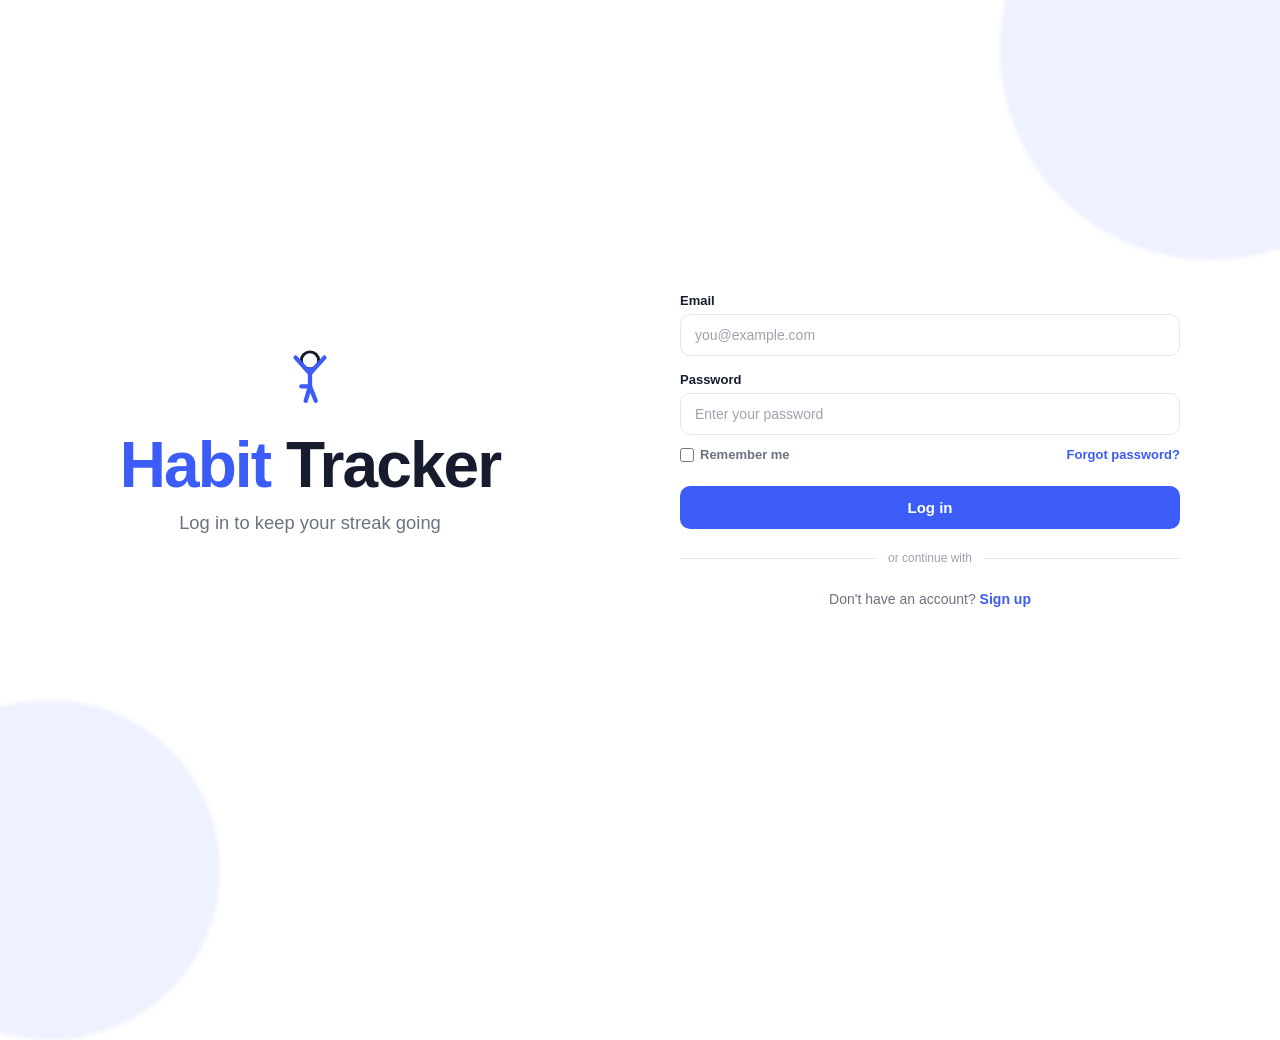
==== root/pages/loginpage.html @ 05ddd201 "Added login page in the project" ====
<!DOCTYPE html>
<html lang="en">

<head>
    <meta charset="UTF-8">
    <meta name="viewport" content="width=device-width, initial-scale=1.0">
    <link rel="icon" type="image/png" href="../resources/images/title_icon.png">
    <title> Log in — Habit Tracker </title>
    <link rel="stylesheet" href="../resources/css/loginpage.css">
</head>

<body>

    <div class="blob blob-1"></div>
    <div class="blob blob-2"></div>
    <div class="main_container">
        <div class="container">
            <div class="icon-wrap">
                <!-- brand mark: person with raised arms, echoing hero icon -->
                <svg viewBox="0 0 100 100" fill="none" xmlns="http://www.w3.org/2000/svg">
                    <circle cx="50" cy="34" r="12" stroke="#161B2E" stroke-width="4" />
                    <path d="M50 46 L50 70 M50 52 L30 30 M50 52 L70 30" stroke="#3B5CF6" stroke-width="6"
                        stroke-linecap="round" />
                    <path d="M38 70 L50 70 L58 90 M50 70 L44 90" stroke="#3B5CF6" stroke-width="6"
                        stroke-linecap="round" />
                </svg>
            </div>
            <h1><span>Habit</span> Tracker</h1>
            <p class="subtitle">Log in to keep your streak going</p>
        </div>
        <div class="card">

            <form>
                <div class="field">
                    <label for="email">Email</label>
                    <input type="email" id="email" name="email" placeholder="you@example.com" required>
                </div>

                <div class="field">
                    <label for="password">Password</label>
                    <input type="password" id="password" name="password" placeholder="Enter your password" required>
                </div>

                <div class="row-between">
                    <label class="remember">
                        <input type="checkbox" id="remember" name="remember">
                        Remember me
                    </label>
                    <a href="#" class="forgot">Forgot password?</a>
                </div>

                <button type="submit" class="btn-login">Log in</button>
            </form>

            <div class="divider">or continue with</div>

            <!-- <button type="button" class="btn-google">
            <svg width="18" height="18" viewBox="0 0 18 18">
                <path fill="#4285F4"
                    d="M17.64 9.2c0-.64-.06-1.25-.16-1.84H9v3.48h4.84a4.14 4.14 0 0 1-1.8 2.72v2.26h2.9c1.7-1.57 2.7-3.88 2.7-6.62z" />
                <path fill="#34A853"
                    d="M9 18c2.43 0 4.47-.8 5.96-2.18l-2.9-2.26c-.8.54-1.83.86-3.06.86-2.35 0-4.34-1.59-5.05-3.72H.98v2.33A9 9 0 0 0 9 18z" />
                <path fill="#FBBC05"
                    d="M3.95 10.7A5.4 5.4 0 0 1 3.66 9c0-.59.1-1.17.29-1.7V4.97H.98A9 9 0 0 0 0 9c0 1.45.35 2.83.98 4.03l2.97-2.33z" />
                <path fill="#EA4335"
                    d="M9 3.58c1.32 0 2.51.46 3.44 1.35l2.58-2.58C13.46.9 11.43 0 9 0A9 9 0 0 0 .98 4.97l2.97 2.33C4.66 5.17 6.65 3.58 9 3.58z" />
            </svg>
            Continue with Google
        </button> -->

            <p class="signup-line">Don't have an account? <a href="signup.html">Sign up</a></p>
        </div>
    </div>
</body>

</html>
---- root/resources/css/loginpage.css ----
:root {
    --blue: #3B5CF6;
    --blue-dark: #2F49D1;
    --navy: #161B2E;
    --gray: #6B7280;
    --gray-light: #9CA3AF;
    --border: #E5E7EB;
    --bg: #FFFFFF;
    --blob: #EEF1FE;
}

* {
    margin: 0;
    padding: 0;
    box-sizing: border-box;
}

body {
    font-family: -apple-system, BlinkMacSystemFont, "Segoe UI", Roboto, Helvetica, Arial, sans-serif;
    background: var(--bg);
    color: var(--navy);
    min-height: 100vh;
    display: flex;
    align-items: center;
    justify-content: center;
    position: relative;
    overflow: hidden;
    padding: 24px;
}

/* ambient blobs, echoing the landing page */
.blob {
    position: absolute;
    border-radius: 50%;
    background: var(--blob);
    filter: blur(2px);
    z-index: 0;
}

.blob-1 {
    width: 420px;
    height: 420px;
    top: -160px;
    right: -140px;
    z-index: 0;
}

.blob-2 {
    width: 340px;
    height: 340px;
    bottom: -140px;
    left: -120px;
    z-index: 0;
}

.icon-wrap {
    display: flex;
    justify-content: center;
    margin-bottom: 22px;
    z-index: 10;
}

.icon-wrap svg {
    width: 72px;
    height: 72px;
    z-index: 10;
}

.main_container {
    width: 100%;
    max-width: 1200px;
    display: flex;
    align-items: center;
    justify-content: center;
    gap: 80px;
    padding: 20px;
    flex-wrap: wrap;
    z-index: 10;
}

.container {
    width: 100%;
    max-width: 500px;
    flex: 1 1 420px;
    display: flex;
    flex-direction: column;
}

h1 {
    text-align: center;
    font-size: clamp(2.5rem, 5vw, 4.5rem);
    font-weight: 800;
    letter-spacing: -0.03em;
    line-height: 1.1;
    margin-bottom: 12px;
}

h1 span {
    color: var(--blue);
    font-size: inherit;
}

.subtitle {
    text-align: center;
    color: var(--gray);
    font-size: clamp(0.95rem, 2vw, 1.15rem);
    margin-bottom: 30px;
}

.card {
    width: 100%;
    max-width: 500px;
    margin: 0 auto;
}

@media (max-width: 768px) {
    body {
        padding: 16px;
        overflow-y: auto;
    }

    .main_container {
        flex-direction: column;
        gap: 40px;
        padding: 10px 0;
    }

    .container {
        width: 100%;
        max-width: 600px;
        flex: none;
    }

    h1 {
        font-size: clamp(2.25rem, 10vw, 3.5rem);
    }

    .card {
        max-width: 100%;
    }
}

@media (max-width: 480px) {
    body {
        padding: 12px;
    }

    .card {
        padding: 28px 20px;
        border-radius: 16px;
    }

    h1 {
        font-size: 2.25rem;
    }

    .icon-wrap svg {
        width: 60px;
        height: 60px;
    }

    .row-between {
        flex-wrap: wrap;
        gap: 10px;
    }
}

/* .card {
    position: relative;
    z-index: 1;
    width: 100%;
    max-width: 400px;
    background: #fff;
    border: 1px solid var(--border);
    border-radius: 20px;
    padding: 40px 36px 36px;
    box-shadow: 0 20px 50px -20px rgba(22, 27, 46, 0.15);
} */


form {
    display: flex;
    flex-direction: column;
    gap: 16px;
}

.field {
    display: flex;
    flex-direction: column;
    gap: 6px;
}

label {
    font-size: 13px;
    font-weight: 600;
    color: var(--navy);
}

input[type="email"],
input[type="password"] {
    padding: 12px 14px;
    border: 1.5px solid var(--border);
    border-radius: 10px;
    font-size: 14px;
    color: var(--navy);
    outline: none;
    transition: border-color .15s ease, box-shadow .15s ease;
    background: #fff;
}

input::placeholder {
    color: var(--gray-light);
}

input:focus {
    border-color: var(--blue);
    box-shadow: 0 0 0 3px rgba(59, 92, 246, 0.15);
}

.row-between {
    display: flex;
    align-items: center;
    justify-content: space-between;
    font-size: 13px;
    margin-top: -4px;
}

.remember {
    display: flex;
    align-items: center;
    gap: 6px;
    color: var(--gray);
}

.remember input {
    accent-color: var(--blue);
    width: 14px;
    height: 14px;
}

.forgot {
    color: var(--blue);
    text-decoration: none;
    font-weight: 600;
}

.forgot:hover {
    text-decoration: underline;
}

.btn-login {
    margin-top: 8px;
    padding: 13px;
    border: none;
    border-radius: 10px;
    background: var(--blue);
    color: #fff;
    font-size: 15px;
    font-weight: 700;
    cursor: pointer;
    transition: background .15s ease, transform .05s ease;
}

.btn-login:hover {
    background: var(--blue-dark);
}

.btn-login:active {
    transform: scale(0.99);
}

.divider {
    display: flex;
    align-items: center;
    gap: 12px;
    color: var(--gray-light);
    font-size: 12px;
    margin: 22px 0;
}

.divider::before,
.divider::after {
    content: "";
    flex: 1;
    height: 1px;
    background: var(--border);
}

.btn-google {
    display: flex;
    align-items: center;
    justify-content: center;
    gap: 10px;
    padding: 11px;
    border: 1.5px solid var(--border);
    border-radius: 10px;
    background: #fff;
    font-size: 14px;
    font-weight: 600;
    color: var(--navy);
    cursor: pointer;
    transition: border-color .15s ease, background .15s ease;
}

.btn-google:hover {
    background: #F9FAFB;
    border-color: var(--gray-light);
}

.signup-line {
    text-align: center;
    font-size: 14px;
    color: var(--gray);
    margin-top: 26px;
}

.signup-line a {
    color: var(--blue);
    font-weight: 700;
    text-decoration: none;
}

.signup-line a:hover {
    text-decoration: underline;
}

@media (max-width:480px) {
    .card {
        padding: 32px 24px 28px;
        border-radius: 16px;
    }
}
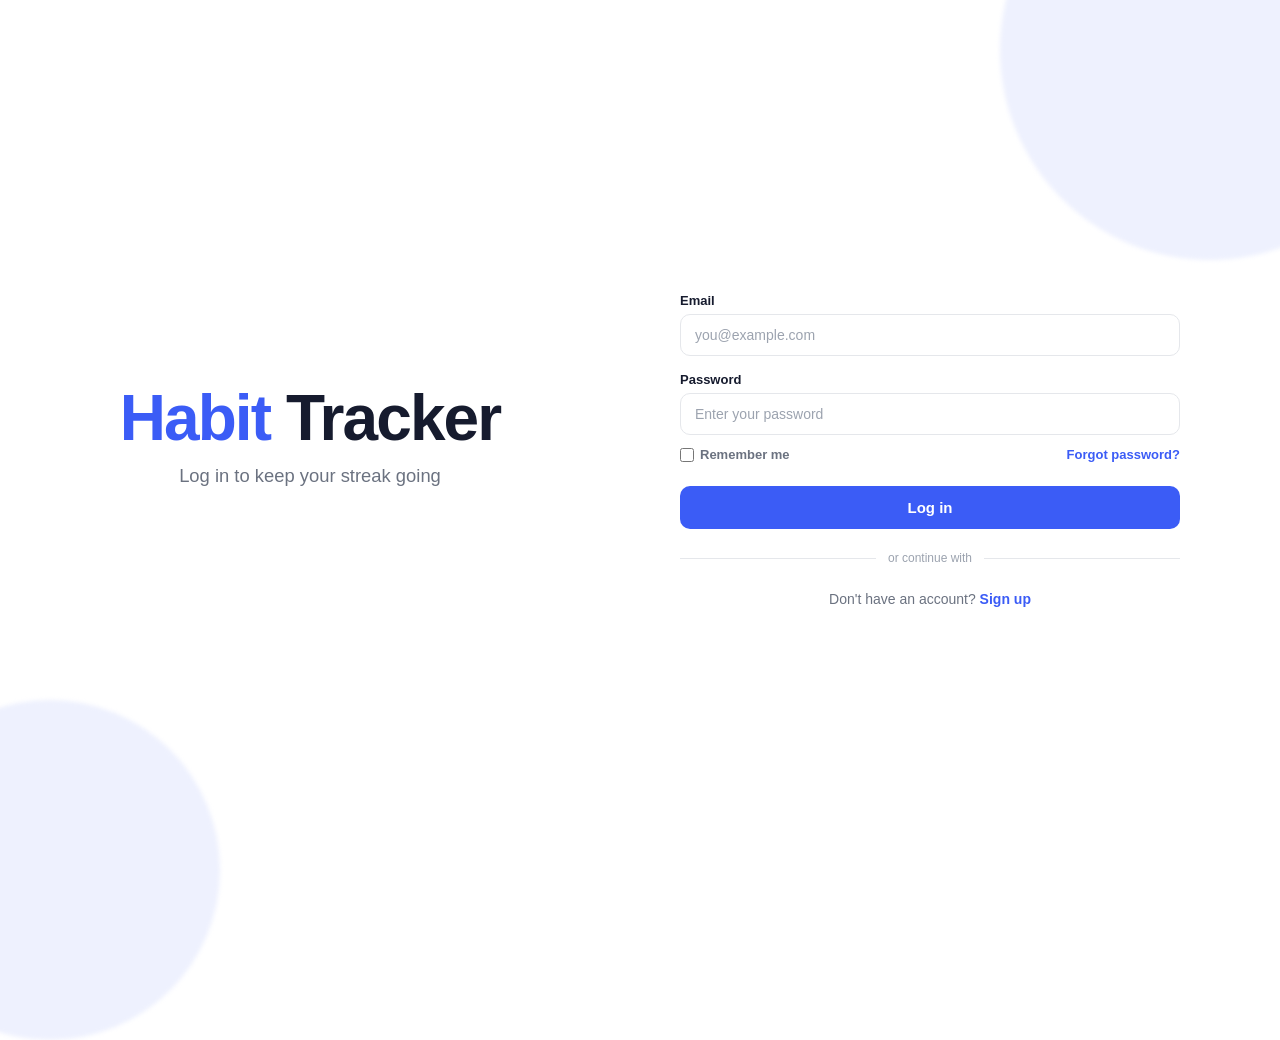
==== commit 0b62fc9c: "2026-08-22: Designed and added signup page in the project" ====
--- a/root/pages/loginpage.html
+++ b/root/pages/loginpage.html
@@ -10,21 +10,10 @@
 </head>
 
 <body>
-
     <div class="blob blob-1"></div>
     <div class="blob blob-2"></div>
     <div class="main_container">
         <div class="container">
-            <div class="icon-wrap">
-                <!-- brand mark: person with raised arms, echoing hero icon -->
-                <svg viewBox="0 0 100 100" fill="none" xmlns="http://www.w3.org/2000/svg">
-                    <circle cx="50" cy="34" r="12" stroke="#161B2E" stroke-width="4" />
-                    <path d="M50 46 L50 70 M50 52 L30 30 M50 52 L70 30" stroke="#3B5CF6" stroke-width="6"
-                        stroke-linecap="round" />
-                    <path d="M38 70 L50 70 L58 90 M50 70 L44 90" stroke="#3B5CF6" stroke-width="6"
-                        stroke-linecap="round" />
-                </svg>
-            </div>
             <h1><span>Habit</span> Tracker</h1>
             <p class="subtitle">Log in to keep your streak going</p>
         </div>
@@ -53,22 +42,7 @@
             </form>
 
             <div class="divider">or continue with</div>
-
-            <!-- <button type="button" class="btn-google">
-            <svg width="18" height="18" viewBox="0 0 18 18">
-                <path fill="#4285F4"
-                    d="M17.64 9.2c0-.64-.06-1.25-.16-1.84H9v3.48h4.84a4.14 4.14 0 0 1-1.8 2.72v2.26h2.9c1.7-1.57 2.7-3.88 2.7-6.62z" />
-                <path fill="#34A853"
-                    d="M9 18c2.43 0 4.47-.8 5.96-2.18l-2.9-2.26c-.8.54-1.83.86-3.06.86-2.35 0-4.34-1.59-5.05-3.72H.98v2.33A9 9 0 0 0 9 18z" />
-                <path fill="#FBBC05"
-                    d="M3.95 10.7A5.4 5.4 0 0 1 3.66 9c0-.59.1-1.17.29-1.7V4.97H.98A9 9 0 0 0 0 9c0 1.45.35 2.83.98 4.03l2.97-2.33z" />
-                <path fill="#EA4335"
-                    d="M9 3.58c1.32 0 2.51.46 3.44 1.35l2.58-2.58C13.46.9 11.43 0 9 0A9 9 0 0 0 .98 4.97l2.97 2.33C4.66 5.17 6.65 3.58 9 3.58z" />
-            </svg>
-            Continue with Google
-        </button> -->
-
-            <p class="signup-line">Don't have an account? <a href="signup.html">Sign up</a></p>
+            <p class="signup-line">Don't have an account? <a href="../pages/signuppage.html">Sign up</a></p>
         </div>
     </div>
 </body>
